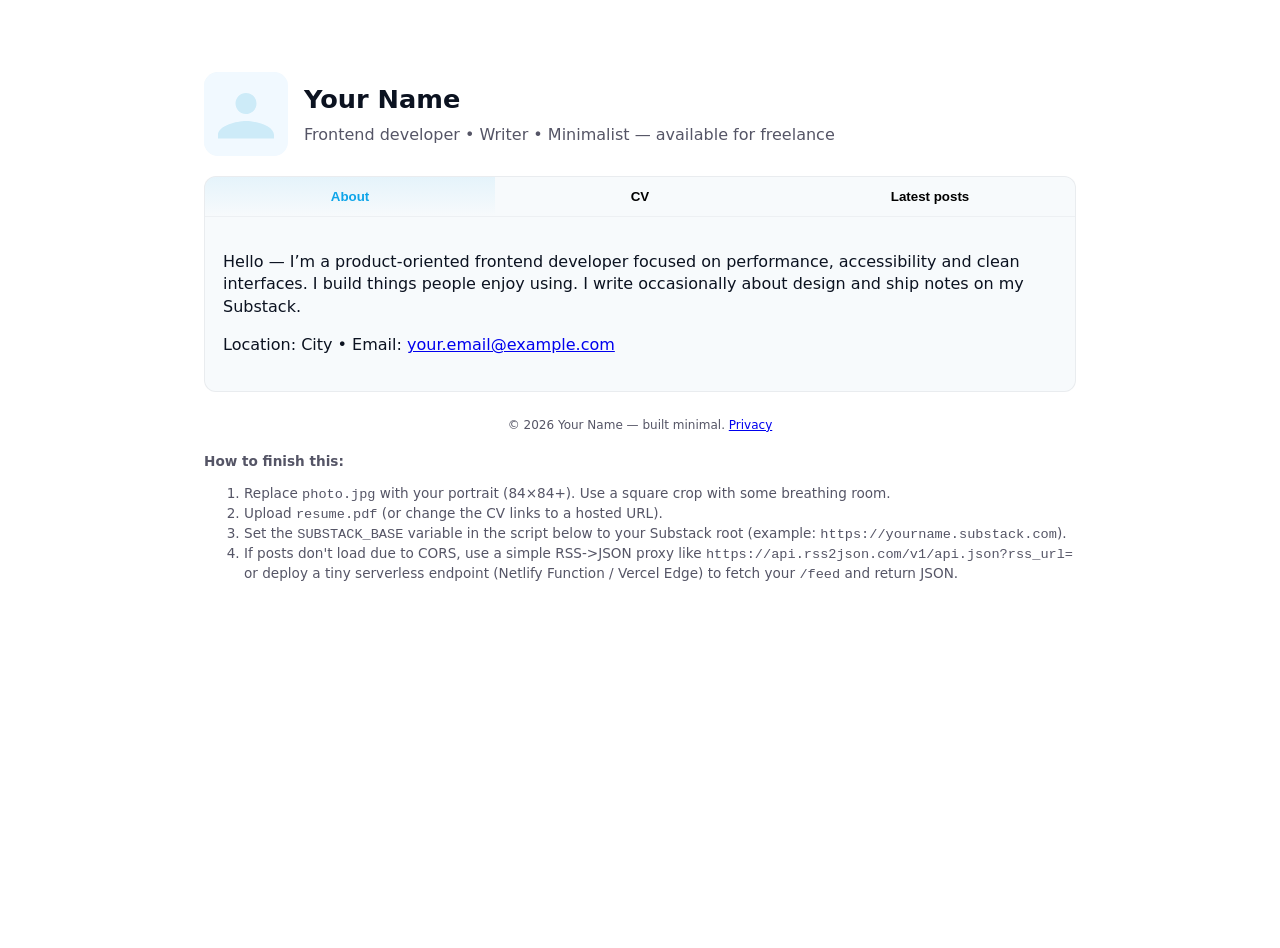
==== index.html.html @ 20c869ac "Add files via upload" ====
<!doctype html>
<html lang="en">
<head>
  <meta charset="utf-8" />
  <meta name="viewport" content="width=device-width,initial-scale=1" />
  <title>Your Name — Minimalist Portfolio</title>
  <meta name="description" content="Minimalist personal site with photo, CV and latest Substack posts." />
  <link rel="icon" href="data:;base64,iVBORw0KGgo=" />
  <style>
    /* Minimal, modern, mobile-first */
    :root{--bg:#ffffff;--text:#0b1220;--muted:#556;--accent:#0ea5e9;--card:#f7fafc}
    *{box-sizing:border-box}
    html,body{height:100%;margin:0;font-family:Inter,system-ui,Segoe UI,Helvetica,Arial;line-height:1.4;color:var(--text);background:var(--bg)}
    .wrap{max-width:920px;margin:32px auto;padding:24px}
    header{display:flex;align-items:center;gap:16px}
    .avatar{width:84px;height:84px;border-radius:14px;overflow:hidden;flex:0 0 84px;background:linear-gradient(135deg,#eef7fb,#f8fbff);display:flex;align-items:center;justify-content:center}
    .avatar img{width:100%;height:100%;object-fit:cover;display:block}
    h1{font-size:1.4rem;margin:0}
    p.lead{margin:6px 0 0;color:var(--muted)}

    /* Tabs */
    .tabs{margin-top:20px;border-radius:12px;border:1px solid rgba(11,17,32,0.06);overflow:hidden;background:var(--card)}
    .tab-list{display:flex;gap:0;border-bottom:1px solid rgba(11,17,32,0.04);}
    .tab{flex:1;padding:12px 14px;text-align:center;cursor:pointer;background:transparent;border:0;font-weight:600}
    .tab[aria-selected="true"]{background:linear-gradient(180deg,rgba(14,165,233,0.08),transparent);color:var(--accent)}
    .tab-panels{padding:18px}

    /* CV embed */
    .cv-wrap{display:flex;flex-direction:column;gap:12px}
    .cv-actions{display:flex;gap:8px;flex-wrap:wrap}
    .btn{display:inline-block;padding:8px 12px;border-radius:8px;text-decoration:none;border:1px solid rgba(11,17,32,0.06);background:white;color:var(--text)}

    /* Posts list */
    .posts{display:flex;flex-direction:column;gap:12px}
    .post{padding:12px;border-radius:10px;background:#fff;border:1px solid rgba(11,17,32,0.04)}
    .post h3{margin:0 0 6px;font-size:1rem}
    .post a{color:var(--text);text-decoration:none}
    .meta{font-size:0.85rem;color:var(--muted)}

    /* Footer */
    footer{margin-top:22px;color:var(--muted);font-size:0.9rem;text-align:center}

    /* small screens */
    @media(min-width:760px){h1{font-size:1.6rem}.wrap{margin:48px auto}}
  </style>
</head>
<body>
  <div class="wrap">
    <header>
      <div class="avatar" id="avatar">
        <!-- Replace the <img> src with your photo -->
        <img src="photo.jpg" alt="Your Name" id="profile-photo" onerror="this.style.objectPosition='center';this.alt='Your photo'" />
      </div>
      <div>
        <h1>Your Name</h1>
        <p class="lead">Frontend developer • Writer • Minimalist — available for freelance</p>
      </div>
    </header>

    <div class="tabs" role="tablist" aria-label="Main tabs">
      <div class="tab-list" role="presentation">
        <button class="tab" role="tab" id="tab-about" aria-selected="true" aria-controls="panel-about">About</button>
        <button class="tab" role="tab" id="tab-cv" aria-selected="false" aria-controls="panel-cv">CV</button>
        <button class="tab" role="tab" id="tab-posts" aria-selected="false" aria-controls="panel-posts">Latest posts</button>
      </div>

      <div class="tab-panels">
        <section id="panel-about" role="tabpanel" aria-labelledby="tab-about">
          <p>Hello — I’m a product-oriented frontend developer focused on performance, accessibility and clean interfaces. I build things people enjoy using. I write occasionally about design and ship notes on my Substack.</p>
          <p>Location: City • Email: <a href="mailto:your.email@example.com">your.email@example.com</a></p>
        </section>

        <section id="panel-cv" role="tabpanel" hidden aria-labelledby="tab-cv">
          <div class="cv-wrap">
            <p>You can download or view my CV below.</p>
            <div class="cv-actions">
              <a id="cv-download" class="btn" href="resume.pdf" target="_blank" rel="noopener">Download CV (PDF)</a>
              <button id="cv-view" class="btn">View in page</button>
            </div>
            <div id="cv-frame" style="display:none;margin-top:12px;min-height:420px;border-radius:8px;overflow:hidden;border:1px solid rgba(11,17,32,0.04)">
              <iframe id="cv-iframe" src="resume.pdf" style="width:100%;height:520px;border:0" title="CV (PDF)"></iframe>
            </div>
          </div>
        </section>

        <section id="panel-posts" role="tabpanel" hidden aria-labelledby="tab-posts">
          <div id="posts-container">
            <p class="meta">Loading latest posts…</p>
          </div>
          <p style="margin-top:12px;color:var(--muted);font-size:0.9rem">If posts don't load, a CORS proxy may be required (see notes below).</p>
        </section>
      </div>
    </div>

    <footer>
      <small>© <span id="year"></span> Your Name — built minimal. <a href="#">Privacy</a></small>
    </footer>

    <aside style="margin-top:18px;font-size:0.85rem;color:var(--muted)">
      <strong>How to finish this:</strong>
      <ol>
        <li>Replace <code>photo.jpg</code> with your portrait (84×84+). Use a square crop with some breathing room.</li>
        <li>Upload <code>resume.pdf</code> (or change the CV links to a hosted URL).</li>
        <li>Set the <code>SUBSTACK_BASE</code> variable in the script below to your Substack root (example: <code>https://yourname.substack.com</code>).</li>
        <li>If posts don't load due to CORS, use a simple RSS->JSON proxy like <code>https://api.rss2json.com/v1/api.json?rss_url=</code> or deploy a tiny serverless endpoint (Netlify Function / Vercel Edge) to fetch your <code>/feed</code> and return JSON.</li>
      </ol>
    </aside>
  </div>

  <script>
    // --- CONFIG ---
    // Set this to your Substack base URL (no trailing slash)
    const SUBSTACK_BASE = 'https://courseconditions.substack.com';
    // Optional: RSS-to-JSON proxy (public demo endpoints may rate-limit). If you have your own proxy put it here.
    // Example public converter: 'https://api.rss2json.com/v1/api.json?rss_url=' + encodeURIComponent(SUBSTACK_BASE + '/feed')
    const RSS2JSON_PROXY = 'https://api.rss2json.com/v1/api.json?rss_url=';

    // --- small helpers for tabs ---
    document.addEventListener('DOMContentLoaded', () => {
      document.getElementById('year').textContent = new Date().getFullYear();

      const tabs = Array.from(document.querySelectorAll('.tab'));
      const panels = Array.from(document.querySelectorAll('[role="tabpanel"]'));

      tabs.forEach(tab => {
        tab.addEventListener('click', () => {
          tabs.forEach(t => t.setAttribute('aria-selected','false'));
          panels.forEach(p => p.hidden = true);
          tab.setAttribute('aria-selected','true');
          const panel = document.getElementById(tab.getAttribute('aria-controls')) || document.querySelector('[aria-labelledby="' + tab.id + '"]');
          if(panel) panel.hidden = false;

          // If posts tab opened, trigger load
          if(tab.id === 'tab-posts') loadPosts();
        });
      });

      // CV view toggle
      document.getElementById('cv-view').addEventListener('click', () => {
        const wrap = document.getElementById('cv-frame');
        wrap.style.display = wrap.style.display === 'none' ? 'block' : 'none';
        // ensure iframe uses resume.pdf or a remote link; if you want to embed Google Drive PDF, use the drive preview link
      });

      // attempt to set avatar alt if photo missing
      const avatarImg = document.getElementById('profile-photo');
      avatarImg.addEventListener('error', () => {
        document.getElementById('avatar').innerHTML = '<svg width="84" height="84" viewBox="0 0 24 24" fill="none" xmlns="http://www.w3.org/2000/svg"><rect width="24" height="24" rx="4" fill="#f1f9ff"/><path d="M12 12c1.657 0 3-1.343 3-3s-1.343-3-3-3-3 1.343-3 3 1.343 3 3 3zm0 2c-2.67 0-8 1.337-8 4v1h16v-1c0-2.663-5.33-4-8-4z" fill="#cdebf8"/></svg>';
      });

      // preselect About (already selected)
    });

    // --- POSTS FETCH ---
    let postsLoaded = false;
    async function loadPosts(){
      if(postsLoaded) return;
      postsLoaded = true;
      const container = document.getElementById('posts-container');
      container.innerHTML = '<p class="meta">Loading latest posts…</p>';

      try{
        const feedUrl = SUBSTACK_BASE + '/feed';
        // Try direct fetch first (may fail due to CORS)
        let res = await fetch(feedUrl);
        if(!res.ok) throw new Error('Network response not ok');
        const text = await res.text();
        const parser = new DOMParser();
        const xml = parser.parseFromString(text, 'text/xml');
        const items = Array.from(xml.querySelectorAll('item')).slice(0,6);
        if(items.length === 0) throw new Error('No items');
        renderPosts(items.map(it => ({title: it.querySelector('title')?.textContent || 'Untitled', link: it.querySelector('link')?.textContent || '#', pubDate: it.querySelector('pubDate')?.textContent || ''})));
        return;
      }catch(err){
        // fallback: use RSS->JSON proxy if configured
        if(RSS2JSON_PROXY){
          try{
            const proxyUrl = RSS2JSON_PROXY + encodeURIComponent(SUBSTACK_BASE + '/feed');
            const r = await fetch(proxyUrl);
            if(!r.ok) throw new Error('Proxy fetch failed');
            const data = await r.json();
            const items = (data.items || []).slice(0,6);
            if(items.length === 0) throw new Error('No items from proxy');
            renderPosts(items.map(it => ({title: it.title, link: it.link, pubDate: it.pubDate || it.pubDate_raw || ''})));
            return;
          }catch(proxyErr){
            console.warn('Proxy failed', proxyErr);
          }
        }

        container.innerHTML = '<p class="meta">Unable to load posts automatically. You can either host a tiny server-side fetcher, or provide an RSS->JSON proxy. For local testing, a demo proxy is: https://api.rss2json.com/v1/api.json?rss_url=' + encodeURIComponent(SUBSTACK_BASE + '/feed') + '</p>';
      }

      function renderPosts(posts){
        const container = document.getElementById('posts-container');
        if(!posts || posts.length === 0){
          container.innerHTML = '<p class="meta">No posts found.</p>';
          return;
        }
        const list = document.createElement('div');
        list.className = 'posts';
        posts.forEach(p => {
          const el = document.createElement('article');
          el.className = 'post';
          el.innerHTML = '<h3><a href="'+escapeHtml(p.link)+'" target="_blank" rel="noopener">'+escapeHtml(p.title)+'</a></h3>' + (p.pubDate?'<div class="meta">'+escapeHtml(new Date(p.pubDate).toLocaleDateString())+'</div>':'');
          list.appendChild(el);
        });
        container.innerHTML = '';
        container.appendChild(list);
      }

      function escapeHtml(s){
        return (s||'').replace(/&/g,'&amp;').replace(/</g,'&lt;').replace(/>/g,'&gt;');
      }
    }
  </script>
</body>
</html>
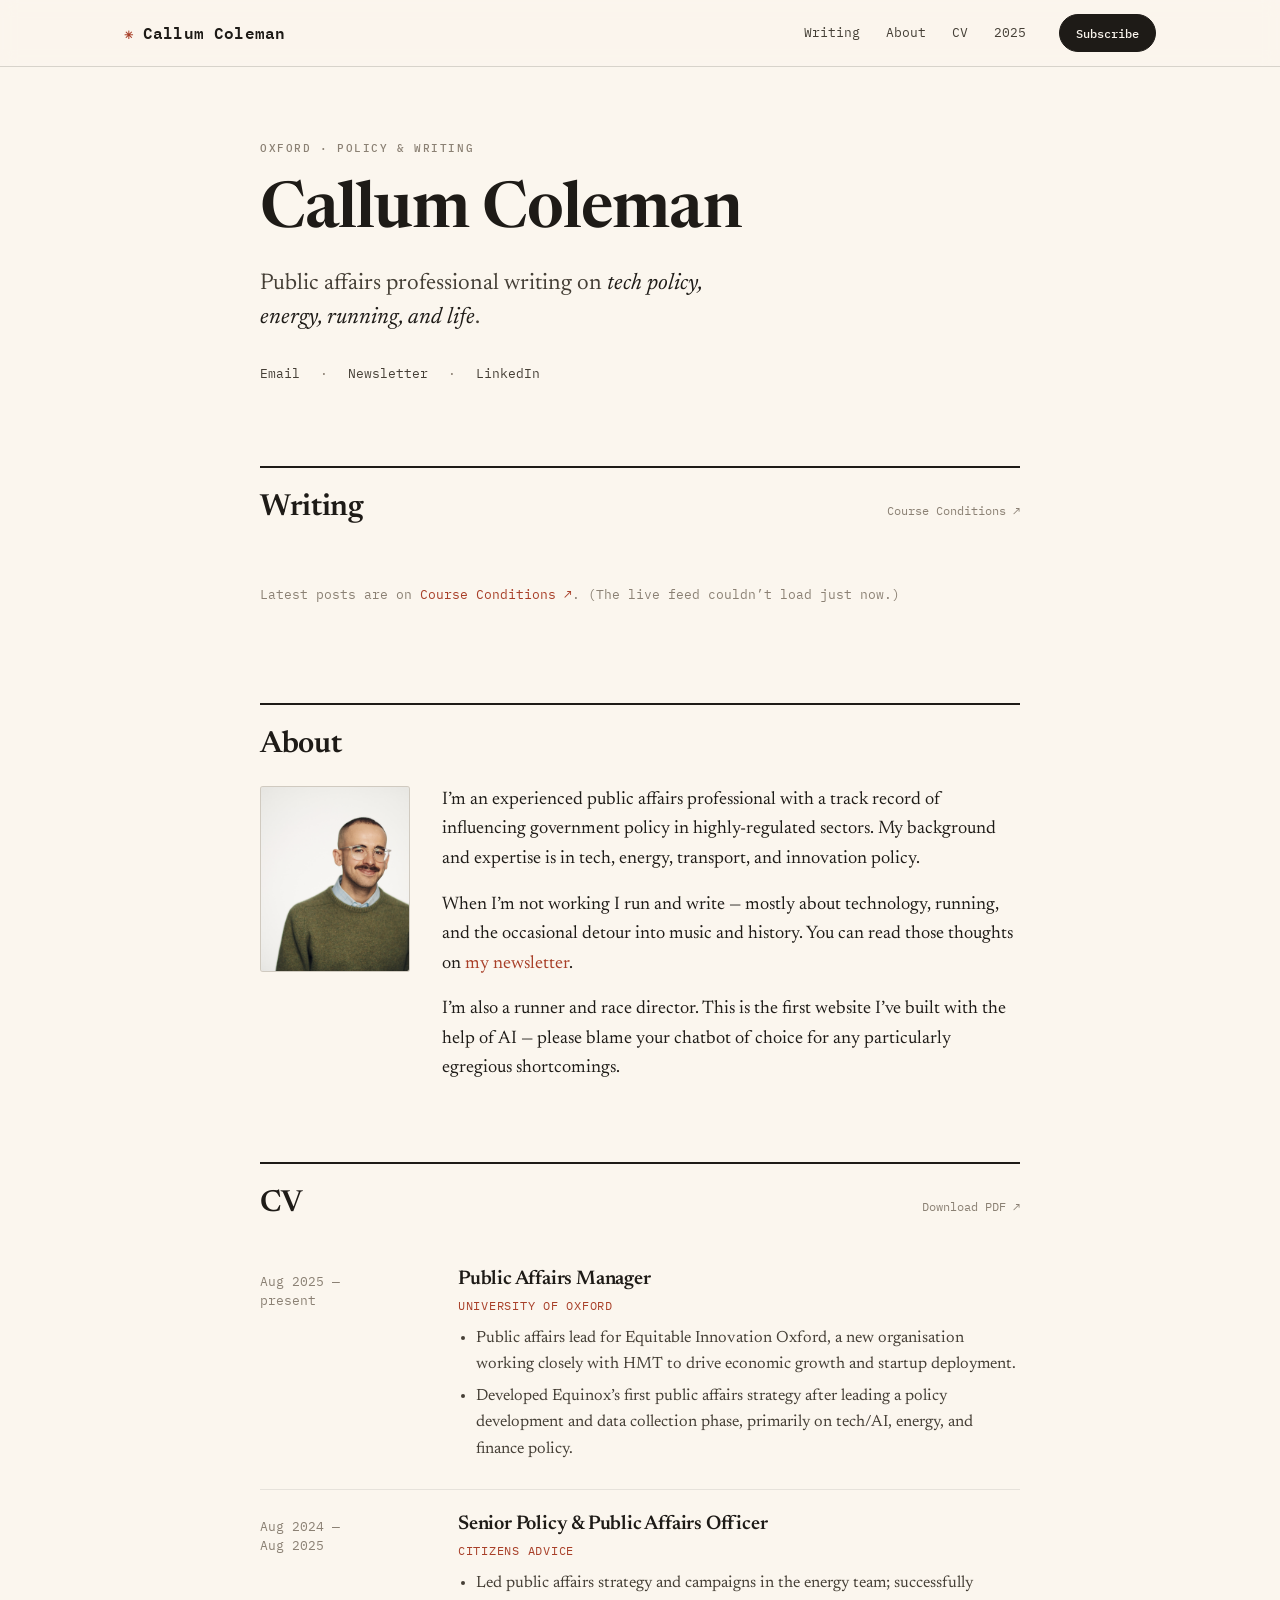
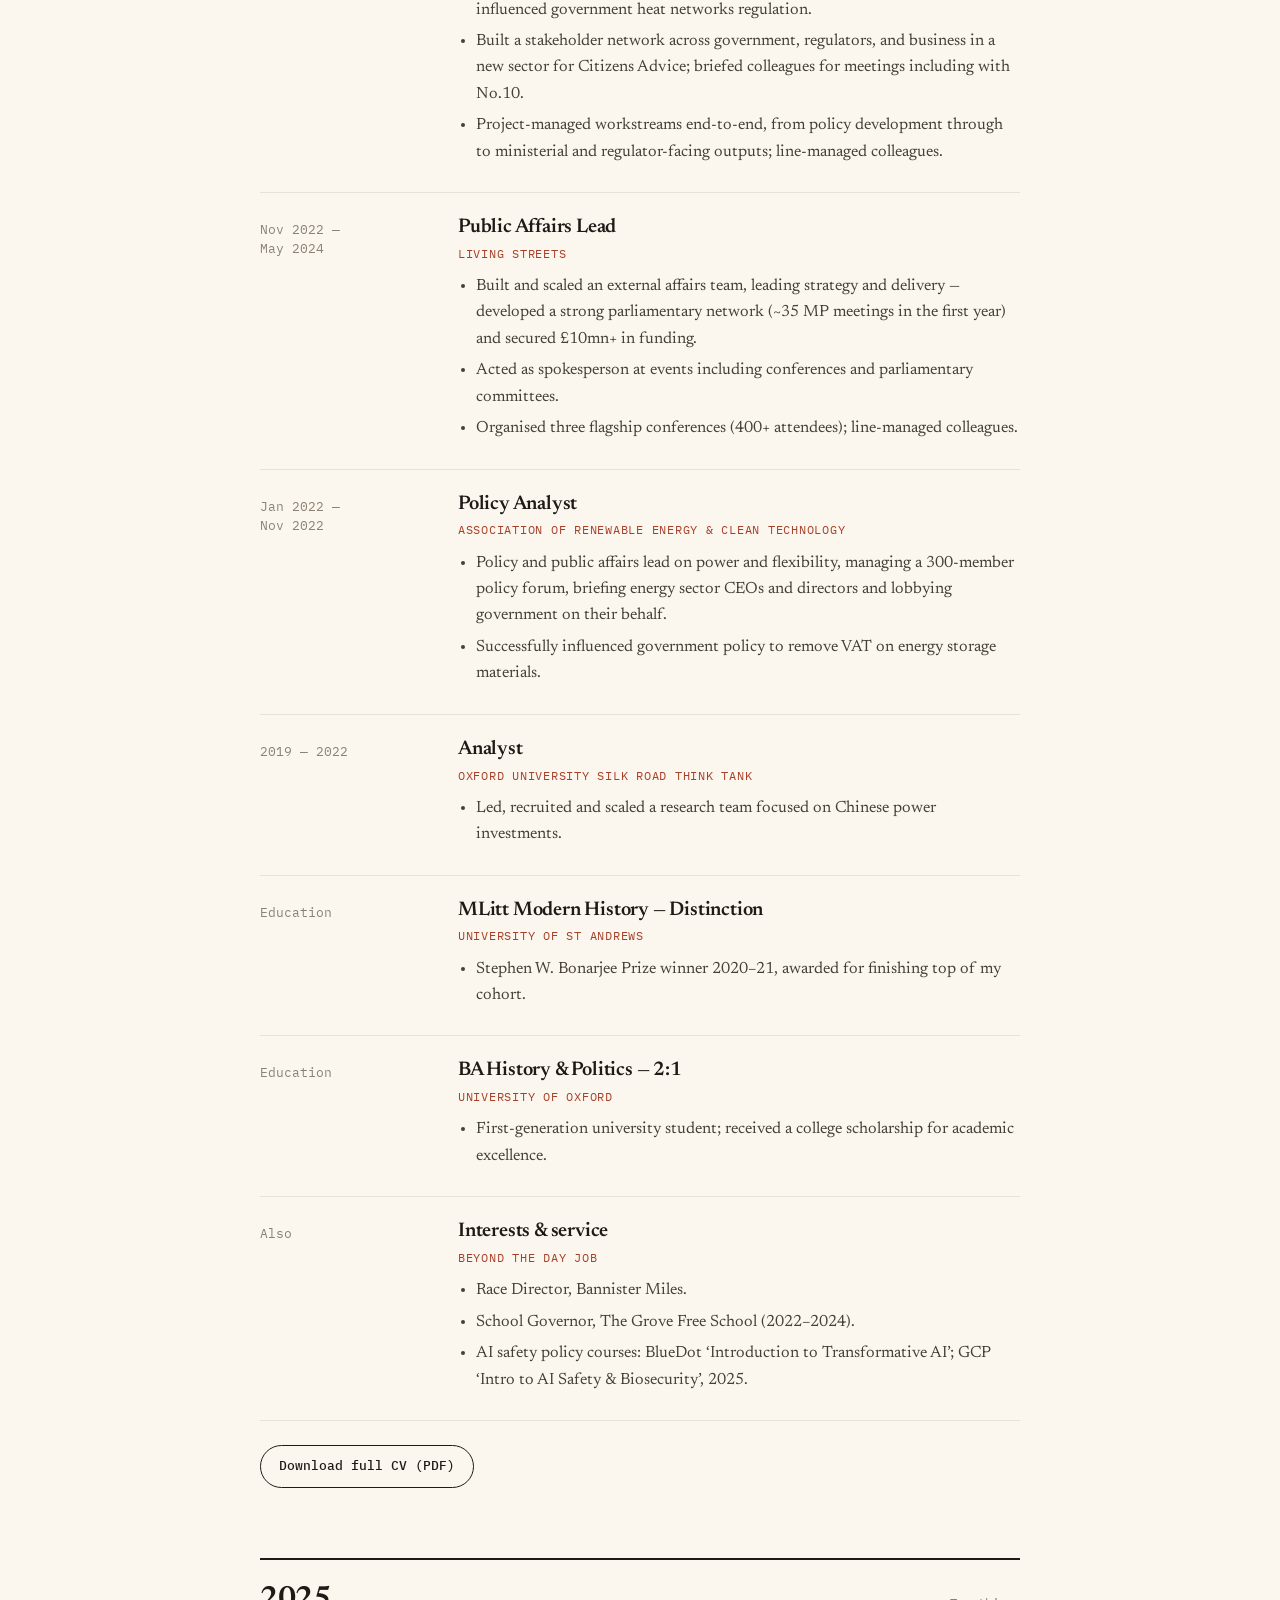
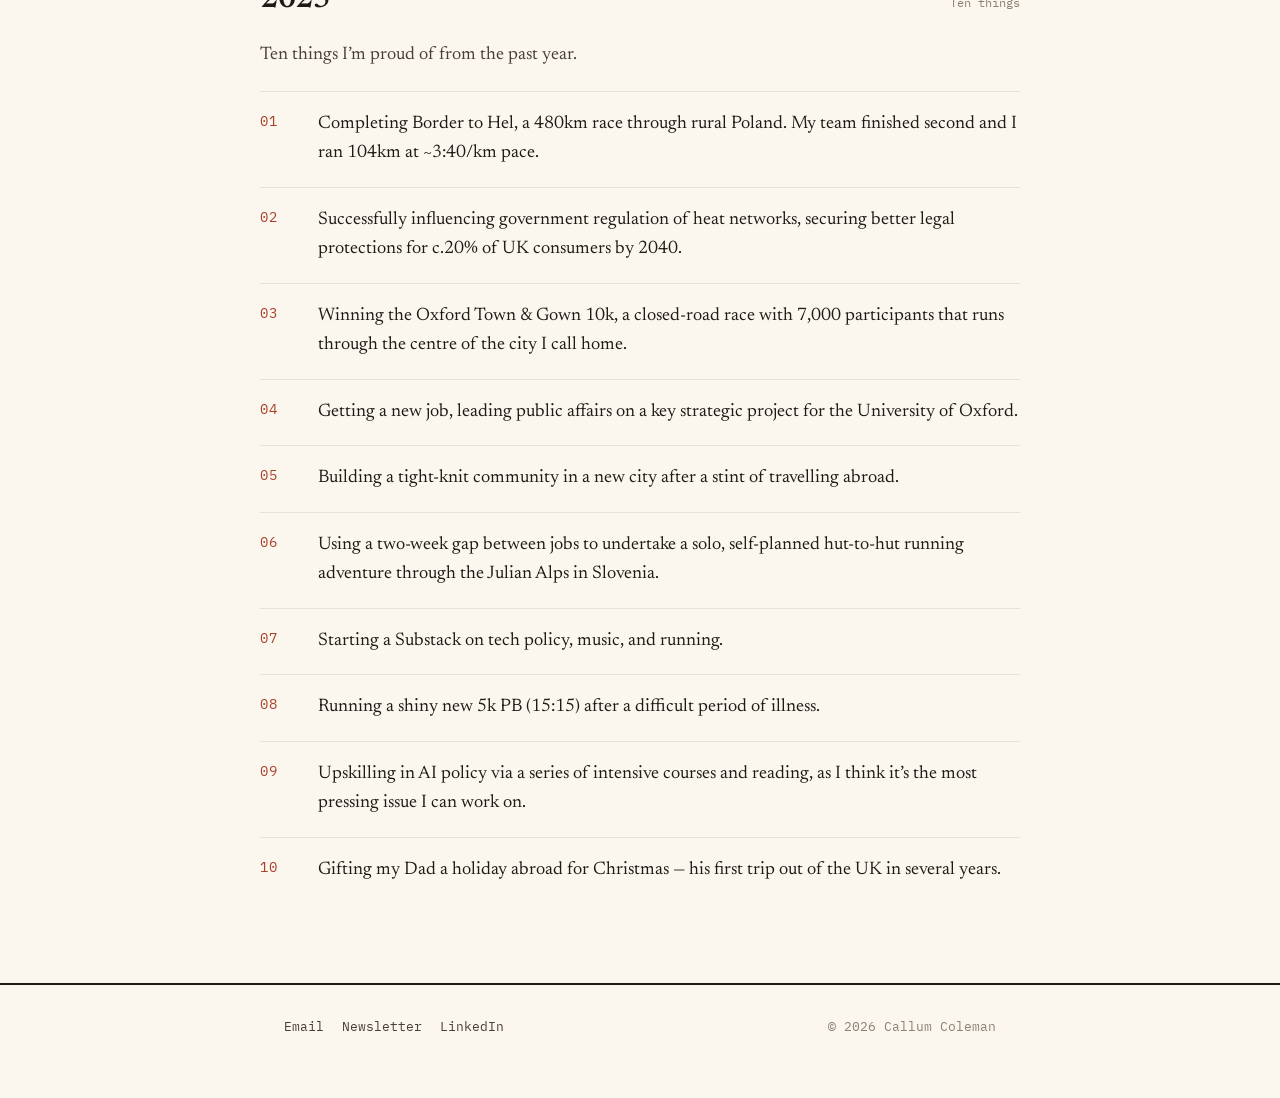
==== commit 4887afdd: "Update index.html.html" ====
--- a/index.html.html
+++ b/index.html.html
@@ -3,216 +3,570 @@
 <head>
   <meta charset="utf-8" />
   <meta name="viewport" content="width=device-width,initial-scale=1" />
-  <title>Your Name — Minimalist Portfolio</title>
-  <meta name="description" content="Minimalist personal site with photo, CV and latest Substack posts." />
-  <link rel="icon" href="data:;base64,iVBORw0KGgo=" />
+  <title>Callum Coleman</title>
+  <meta name="description" content="Callum Coleman — Oxford-based policy professional and writer. Writing on tech policy, energy, running, and life." />
+
+  <meta property="og:title" content="Callum Coleman" />
+  <meta property="og:description" content="Writing on tech policy, energy, running, and life." />
+  <meta property="og:type" content="website" />
+
+  <!-- Fonts: Newsreader (editorial serif) + IBM Plex Mono (accents) -->
+  <link rel="preconnect" href="https://fonts.googleapis.com">
+  <link rel="preconnect" href="https://fonts.gstatic.com" crossorigin>
+  <link href="https://fonts.googleapis.com/css2?family=IBM+Plex+Mono:wght@400;500;600&family=Newsreader:ital,opsz,wght@0,6..72,400;0,6..72,500;0,6..72,600;0,6..72,700;1,6..72,400;1,6..72,500&display=swap" rel="stylesheet">
+
   <style>
-    /* Minimal, modern, mobile-first */
-    :root{--bg:#ffffff;--text:#0b1220;--muted:#556;--accent:#0ea5e9;--card:#f7fafc}
+    :root{
+      --paper:#fbf6ee;
+      --paper-2:#f4ecdf;
+      --ink:#1e1b17;
+      --ink-soft:#453f36;
+      --muted:#8b8174;
+      --rule:rgba(30,27,23,0.16);
+      --rule-soft:rgba(30,27,23,0.09);
+      --accent:#a83f28;
+      --accent-ink:#8f3420;
+      --max:1080px;
+      --read:760px;
+      --serif:"Newsreader",Georgia,"Times New Roman",serif;
+      --mono:"IBM Plex Mono",ui-monospace,SFMono-Regular,Menlo,Consolas,monospace;
+    }
+
     *{box-sizing:border-box}
-    html,body{height:100%;margin:0;font-family:Inter,system-ui,Segoe UI,Helvetica,Arial;line-height:1.4;color:var(--text);background:var(--bg)}
-    .wrap{max-width:920px;margin:32px auto;padding:24px}
-    header{display:flex;align-items:center;gap:16px}
-    .avatar{width:84px;height:84px;border-radius:14px;overflow:hidden;flex:0 0 84px;background:linear-gradient(135deg,#eef7fb,#f8fbff);display:flex;align-items:center;justify-content:center}
-    .avatar img{width:100%;height:100%;object-fit:cover;display:block}
-    h1{font-size:1.4rem;margin:0}
-    p.lead{margin:6px 0 0;color:var(--muted)}
-
-    /* Tabs */
-    .tabs{margin-top:20px;border-radius:12px;border:1px solid rgba(11,17,32,0.06);overflow:hidden;background:var(--card)}
-    .tab-list{display:flex;gap:0;border-bottom:1px solid rgba(11,17,32,0.04);}
-    .tab{flex:1;padding:12px 14px;text-align:center;cursor:pointer;background:transparent;border:0;font-weight:600}
-    .tab[aria-selected="true"]{background:linear-gradient(180deg,rgba(14,165,233,0.08),transparent);color:var(--accent)}
-    .tab-panels{padding:18px}
-
-    /* CV embed */
-    .cv-wrap{display:flex;flex-direction:column;gap:12px}
-    .cv-actions{display:flex;gap:8px;flex-wrap:wrap}
-    .btn{display:inline-block;padding:8px 12px;border-radius:8px;text-decoration:none;border:1px solid rgba(11,17,32,0.06);background:white;color:var(--text)}
-
-    /* Posts list */
-    .posts{display:flex;flex-direction:column;gap:12px}
-    .post{padding:12px;border-radius:10px;background:#fff;border:1px solid rgba(11,17,32,0.04)}
-    .post h3{margin:0 0 6px;font-size:1rem}
-    .post a{color:var(--text);text-decoration:none}
-    .meta{font-size:0.85rem;color:var(--muted)}
-
-    /* Footer */
-    footer{margin-top:22px;color:var(--muted);font-size:0.9rem;text-align:center}
-
-    /* small screens */
-    @media(min-width:760px){h1{font-size:1.6rem}.wrap{margin:48px auto}}
+    html{scroll-behavior:smooth}
+    body{
+      margin:0;
+      background:var(--paper);
+      color:var(--ink);
+      font-family:var(--serif);
+      font-size:1.14rem;
+      line-height:1.62;
+      -webkit-font-smoothing:antialiased;
+      text-rendering:optimizeLegibility;
+    }
+
+    a{color:var(--accent);text-decoration:none}
+    a:hover{color:var(--accent-ink);text-decoration:underline;text-underline-offset:3px}
+
+    .mono{font-family:var(--mono)}
+    .label{
+      font-family:var(--mono);
+      text-transform:uppercase;
+      letter-spacing:0.14em;
+      font-size:0.7rem;
+      font-weight:500;
+      color:var(--muted);
+    }
+
+    /* ---------- HEADER ---------- */
+    header.masthead{
+      position:sticky;top:0;z-index:60;
+      background:rgba(251,246,238,0.9);
+      backdrop-filter:saturate(140%) blur(8px);
+      border-bottom:1px solid var(--rule);
+    }
+    .masthead-inner{
+      max-width:var(--max);margin:0 auto;
+      padding:14px 24px;
+      display:flex;align-items:center;gap:22px;
+    }
+    .brand{display:flex;align-items:baseline;gap:10px;flex:1;min-width:0}
+    .brand .mark{font-family:var(--mono);font-weight:600;font-size:0.7rem;color:var(--accent)}
+    .brand a{color:var(--ink);font-family:var(--mono);font-weight:600;
+      font-size:0.98rem;letter-spacing:0.01em;white-space:nowrap}
+    .brand a:hover{text-decoration:none;color:var(--accent)}
+
+    nav.nav{display:flex;align-items:center;gap:4px}
+    nav.nav a{
+      font-family:var(--mono);font-size:0.8rem;font-weight:400;
+      color:var(--ink-soft);padding:7px 11px;border-radius:6px;
+    }
+    nav.nav a:hover{color:var(--ink);background:var(--paper-2);text-decoration:none}
+    .subscribe{
+      font-family:var(--mono);font-size:0.78rem;font-weight:500;
+      background:var(--ink);color:var(--paper) !important;
+      padding:8px 16px;border-radius:999px;white-space:nowrap;
+      border:1px solid var(--ink);
+    }
+    .subscribe:hover{background:var(--accent);border-color:var(--accent);text-decoration:none}
+
+    /* ---------- LAYOUT ---------- */
+    .container{max-width:var(--read);margin:0 auto;padding:0 24px}
+    .wide{max-width:var(--max)}
+    section{scroll-margin-top:80px}
+    hr.rule{border:0;border-top:1px solid var(--rule);margin:0}
+
+    /* ---------- HERO / INTRO ---------- */
+    .intro{padding:72px 0 48px}
+    .intro .kicker{margin-bottom:22px}
+    .intro h1{
+      font-family:var(--serif);font-weight:600;
+      font-size:clamp(2.6rem,6vw,4rem);
+      line-height:1.05;letter-spacing:-0.015em;
+      margin:0 0 20px;
+    }
+    .intro .lede{
+      font-size:clamp(1.2rem,2.4vw,1.42rem);
+      line-height:1.5;color:var(--ink-soft);
+      max-width:34ch;margin:0 0 28px;
+    }
+    .intro .lede em{font-style:italic;color:var(--ink)}
+    .meta-row{
+      display:flex;flex-wrap:wrap;gap:8px 20px;align-items:center;
+      font-family:var(--mono);font-size:0.82rem;color:var(--ink-soft);
+    }
+    .meta-row a{color:var(--ink-soft)}
+    .meta-row a:hover{color:var(--accent)}
+    .dot{color:var(--muted)}
+
+    /* ---------- SECTION HEADS ---------- */
+    .section-head{
+      display:flex;align-items:baseline;justify-content:space-between;
+      gap:16px;padding:16px 0;border-top:2px solid var(--ink);
+      margin-top:8px;
+    }
+    .section-head h2{
+      font-family:var(--serif);font-weight:600;font-size:1.9rem;
+      margin:0;letter-spacing:-0.01em;
+    }
+    .section-head .aside{font-family:var(--mono);font-size:0.78rem;color:var(--muted)}
+    .section-head .aside a{color:var(--muted)}
+    .section-head .aside a:hover{color:var(--accent)}
+
+    /* ---------- WRITING INDEX ---------- */
+    .writing{padding:26px 0 20px}
+
+    .feature{
+      display:block;padding:30px 0 34px;border-bottom:1px solid var(--rule);
+    }
+    .feature .art-meta{margin-bottom:14px}
+    .feature h3{
+      font-family:var(--serif);font-weight:600;
+      font-size:clamp(1.8rem,4vw,2.5rem);line-height:1.1;
+      letter-spacing:-0.015em;margin:0 0 14px;color:var(--ink);
+    }
+    .feature .dek{font-size:1.16rem;color:var(--ink-soft);margin:0 0 18px;max-width:56ch}
+    .feature:hover h3{color:var(--accent-ink)}
+
+    .art-meta{
+      display:flex;flex-wrap:wrap;gap:6px 14px;align-items:center;
+      font-family:var(--mono);font-size:0.76rem;color:var(--muted);
+      text-transform:uppercase;letter-spacing:0.06em;
+    }
+    .art-meta .tag{color:var(--accent)}
+
+    ul.post-list{list-style:none;margin:0;padding:0}
+    ul.post-list li{border-bottom:1px solid var(--rule-soft)}
+    .post{display:block;padding:24px 0}
+    .post h3{
+      font-family:var(--serif);font-weight:600;font-size:1.5rem;line-height:1.18;
+      margin:10px 0 8px;color:var(--ink);letter-spacing:-0.01em;
+    }
+    .post:hover h3{color:var(--accent-ink)}
+    .post .dek{font-size:1.04rem;color:var(--ink-soft);margin:0;max-width:62ch}
+    .read-more{
+      font-family:var(--mono);font-size:0.76rem;color:var(--accent);
+      margin-top:12px;display:inline-block;
+    }
+
+    /* skeleton */
+    .skeleton{padding:26px 0;border-bottom:1px solid var(--rule-soft)}
+    .sk-line{height:12px;border-radius:6px;background:var(--paper-2);
+      animation:pulse 1.4s ease-in-out infinite}
+    .sk-line.title{height:26px;width:70%;margin:12px 0}
+    .sk-line.meta{height:10px;width:40%}
+    .sk-line.dek{height:12px;width:90%;margin-top:12px}
+    @keyframes pulse{0%,100%{opacity:1}50%{opacity:0.45}}
+    .feed-note{font-family:var(--mono);font-size:0.82rem;color:var(--muted);padding:22px 0}
+
+    /* ---------- ABOUT ---------- */
+    .about{padding:34px 0 20px}
+    .about-grid{display:grid;grid-template-columns:150px 1fr;gap:32px;align-items:start}
+    .portrait{
+      width:150px;height:186px;overflow:hidden;border-radius:3px;
+      border:1px solid var(--rule);background:var(--paper-2);
+      filter:grayscale(18%);
+    }
+    .portrait img{width:100%;height:100%;object-fit:cover}
+    .about-body p{margin:0 0 16px}
+    .about-body p:first-child{margin-top:0}
+
+    /* ---------- CV ---------- */
+    .cv{padding:34px 0 20px}
+    .cv-item{
+      display:grid;grid-template-columns:170px 1fr;gap:28px;
+      padding:22px 0;border-bottom:1px solid var(--rule-soft);
+    }
+    .cv-item:last-child{border-bottom:0}
+    .cv-when{font-family:var(--mono);font-size:0.8rem;color:var(--muted);
+      padding-top:5px;line-height:1.5}
+    .cv-role{font-family:var(--serif);font-weight:600;font-size:1.24rem;
+      line-height:1.25;margin:0 0 3px;letter-spacing:-0.01em}
+    .cv-org{font-family:var(--mono);font-size:0.78rem;color:var(--accent);
+      text-transform:uppercase;letter-spacing:0.06em;margin-bottom:10px}
+    .cv-item ul{margin:0;padding-left:18px;color:var(--ink-soft);font-size:1.02rem}
+    .cv-item ul li{margin-bottom:5px}
+    .cv-actions{padding:24px 0 8px}
+    .btn{
+      display:inline-flex;align-items:center;gap:8px;
+      font-family:var(--mono);font-size:0.8rem;font-weight:500;
+      border:1px solid var(--ink);color:var(--ink);
+      padding:10px 18px;border-radius:999px;
+    }
+    .btn:hover{background:var(--ink);color:var(--paper);text-decoration:none}
+
+    /* ---------- 2025 ---------- */
+    .year{padding:34px 0 24px}
+    .year > p.intro-line{color:var(--ink-soft);max-width:52ch;margin:0 0 8px}
+    ol.reflections{list-style:none;counter-reset:r;margin:20px 0 0;padding:0}
+    ol.reflections li{
+      counter-increment:r;position:relative;
+      padding:18px 0 18px 58px;border-top:1px solid var(--rule-soft);
+      color:var(--ink);
+    }
+    ol.reflections li::before{
+      content:counter(r,decimal-leading-zero);
+      position:absolute;left:0;top:18px;
+      font-family:var(--mono);font-size:0.86rem;color:var(--accent);
+      letter-spacing:0.04em;
+    }
+
+    /* ---------- FOOTER ---------- */
+    footer.site-footer{
+      border-top:2px solid var(--ink);margin-top:56px;
+      padding:32px 0 60px;
+    }
+    .footer-inner{
+      max-width:var(--read);margin:0 auto;padding:0 24px;
+      display:flex;flex-wrap:wrap;gap:12px 24px;align-items:baseline;
+      justify-content:space-between;
+      font-family:var(--mono);font-size:0.8rem;color:var(--muted);
+    }
+    .footer-inner a{color:var(--ink-soft)}
+    .footer-inner a:hover{color:var(--accent)}
+    .footer-links{display:flex;flex-wrap:wrap;gap:18px}
+    .colophon{font-size:0.72rem;color:var(--muted);max-width:44ch;line-height:1.5}
+
+    /* ---------- RESPONSIVE ---------- */
+    @media(max-width:720px){
+      body{font-size:1.08rem}
+      nav.nav a{display:none}
+      .about-grid{grid-template-columns:1fr;gap:22px}
+      .portrait{width:132px;height:164px}
+      .cv-item{grid-template-columns:1fr;gap:6px}
+      .cv-when{padding-top:0}
+      .intro{padding:52px 0 36px}
+      .section-head{flex-direction:column;gap:4px;align-items:flex-start}
+    }
   </style>
 </head>
 <body>
-  <div class="wrap">
-    <header>
-      <div class="avatar" id="avatar">
-        <!-- Replace the <img> src with your photo -->
-        <img src="photo.jpg" alt="Your Name" id="profile-photo" onerror="this.style.objectPosition='center';this.alt='Your photo'" />
-      </div>
-      <div>
-        <h1>Your Name</h1>
-        <p class="lead">Frontend developer • Writer • Minimalist — available for freelance</p>
-      </div>
-    </header>
-
-    <div class="tabs" role="tablist" aria-label="Main tabs">
-      <div class="tab-list" role="presentation">
-        <button class="tab" role="tab" id="tab-about" aria-selected="true" aria-controls="panel-about">About</button>
-        <button class="tab" role="tab" id="tab-cv" aria-selected="false" aria-controls="panel-cv">CV</button>
-        <button class="tab" role="tab" id="tab-posts" aria-selected="false" aria-controls="panel-posts">Latest posts</button>
-      </div>
-
-      <div class="tab-panels">
-        <section id="panel-about" role="tabpanel" aria-labelledby="tab-about">
-          <p>Hello — I’m a product-oriented frontend developer focused on performance, accessibility and clean interfaces. I build things people enjoy using. I write occasionally about design and ship notes on my Substack.</p>
-          <p>Location: City • Email: <a href="mailto:your.email@example.com">your.email@example.com</a></p>
-        </section>
-
-        <section id="panel-cv" role="tabpanel" hidden aria-labelledby="tab-cv">
-          <div class="cv-wrap">
-            <p>You can download or view my CV below.</p>
-            <div class="cv-actions">
-              <a id="cv-download" class="btn" href="resume.pdf" target="_blank" rel="noopener">Download CV (PDF)</a>
-              <button id="cv-view" class="btn">View in page</button>
-            </div>
-            <div id="cv-frame" style="display:none;margin-top:12px;min-height:420px;border-radius:8px;overflow:hidden;border:1px solid rgba(11,17,32,0.04)">
-              <iframe id="cv-iframe" src="resume.pdf" style="width:100%;height:520px;border:0" title="CV (PDF)"></iframe>
-            </div>
-          </div>
-        </section>
-
-        <section id="panel-posts" role="tabpanel" hidden aria-labelledby="tab-posts">
-          <div id="posts-container">
-            <p class="meta">Loading latest posts…</p>
-          </div>
-          <p style="margin-top:12px;color:var(--muted);font-size:0.9rem">If posts don't load, a CORS proxy may be required (see notes below).</p>
-        </section>
-      </div>
-    </div>
-
-    <footer>
-      <small>© <span id="year"></span> Your Name — built minimal. <a href="#">Privacy</a></small>
-    </footer>
-
-    <aside style="margin-top:18px;font-size:0.85rem;color:var(--muted)">
-      <strong>How to finish this:</strong>
-      <ol>
-        <li>Replace <code>photo.jpg</code> with your portrait (84×84+). Use a square crop with some breathing room.</li>
-        <li>Upload <code>resume.pdf</code> (or change the CV links to a hosted URL).</li>
-        <li>Set the <code>SUBSTACK_BASE</code> variable in the script below to your Substack root (example: <code>https://yourname.substack.com</code>).</li>
-        <li>If posts don't load due to CORS, use a simple RSS->JSON proxy like <code>https://api.rss2json.com/v1/api.json?rss_url=</code> or deploy a tiny serverless endpoint (Netlify Function / Vercel Edge) to fetch your <code>/feed</code> and return JSON.</li>
-      </ol>
-    </aside>
-  </div>
+
+  <header class="masthead">
+    <div class="masthead-inner">
+      <div class="brand">
+        <span class="mark">✳</span>
+        <a href="#top">Callum Coleman</a>
+      </div>
+      <nav class="nav" aria-label="Sections">
+        <a href="#writing">Writing</a>
+        <a href="#about">About</a>
+        <a href="#cv">CV</a>
+        <a href="#year">2025</a>
+      </nav>
+      <a class="subscribe" href="https://courseconditions.substack.com/subscribe" target="_blank" rel="noopener">Subscribe</a>
+    </div>
+  </header>
+
+  <a id="top"></a>
+
+  <!-- INTRO -->
+  <section class="intro container">
+    <div class="kicker label">Oxford · Policy &amp; Writing</div>
+    <h1>Callum Coleman</h1>
+    <p class="lede">Public affairs professional writing on <em>tech policy, energy, running, and life</em>.</p>
+    <div class="meta-row">
+      <a href="mailto:callumzcoleman@gmail.com">Email</a>
+      <span class="dot">·</span>
+      <a href="https://courseconditions.substack.com" target="_blank" rel="noopener">Newsletter</a>
+      <span class="dot">·</span>
+      <a href="https://www.linkedin.com/in/callum-coleman-3382521ba/" target="_blank" rel="noopener">LinkedIn</a>
+    </div>
+  </section>
+
+  <!-- WRITING -->
+  <section id="writing" class="writing container">
+    <div class="section-head">
+      <h2>Writing</h2>
+      <div class="aside"><a href="https://courseconditions.substack.com" target="_blank" rel="noopener">Course Conditions ↗</a></div>
+    </div>
+    <div id="posts-container">
+      <div class="skeleton"><div class="sk-line meta"></div><div class="sk-line title"></div><div class="sk-line dek"></div></div>
+      <div class="skeleton"><div class="sk-line meta"></div><div class="sk-line title"></div><div class="sk-line dek"></div></div>
+      <div class="skeleton"><div class="sk-line meta"></div><div class="sk-line title"></div><div class="sk-line dek"></div></div>
+    </div>
+  </section>
+
+  <!-- ABOUT -->
+  <section id="about" class="about container">
+    <div class="section-head"><h2>About</h2></div>
+    <div class="about-grid">
+      <div class="portrait"><img src="photo.jpg" alt="Callum Coleman" loading="lazy"></div>
+      <div class="about-body">
+        <p>I’m an experienced public affairs professional with a track record of influencing government policy in highly-regulated sectors. My background and expertise is in tech, energy, transport, and innovation policy.</p>
+        <p>When I’m not working I run and write — mostly about technology, running, and the occasional detour into music and history. You can read those thoughts on <a href="https://courseconditions.substack.com" target="_blank" rel="noopener">my newsletter</a>.</p>
+        <p>I’m also a runner and race director. This is the first website I’ve built with the help of AI — please blame your chatbot of choice for any particularly egregious shortcomings.</p>
+      </div>
+    </div>
+  </section>
+
+  <!-- CV -->
+  <section id="cv" class="cv container">
+    <div class="section-head">
+      <h2>CV</h2>
+      <div class="aside"><a href="resume.pdf" target="_blank" rel="noopener">Download PDF ↗</a></div>
+    </div>
+
+    <div class="cv-item">
+      <div class="cv-when">Aug 2025 —<br>present</div>
+      <div>
+        <div class="cv-role">Public Affairs Manager</div>
+        <div class="cv-org">University of Oxford</div>
+        <ul>
+          <li>Public affairs lead for Equitable Innovation Oxford, a new organisation working closely with HMT to drive economic growth and startup deployment.</li>
+          <li>Developed Equinox’s first public affairs strategy after leading a policy development and data collection phase, primarily on tech/AI, energy, and finance policy.</li>
+        </ul>
+      </div>
+    </div>
+
+    <div class="cv-item">
+      <div class="cv-when">Aug 2024 —<br>Aug 2025</div>
+      <div>
+        <div class="cv-role">Senior Policy &amp; Public Affairs Officer</div>
+        <div class="cv-org">Citizens Advice</div>
+        <ul>
+          <li>Led public affairs strategy and campaigns in the energy team; successfully influenced government heat networks regulation.</li>
+          <li>Built a stakeholder network across government, regulators, and business in a new sector for Citizens Advice; briefed colleagues for meetings including with No.10.</li>
+          <li>Project-managed workstreams end-to-end, from policy development through to ministerial and regulator-facing outputs; line-managed colleagues.</li>
+        </ul>
+      </div>
+    </div>
+
+    <div class="cv-item">
+      <div class="cv-when">Nov 2022 —<br>May 2024</div>
+      <div>
+        <div class="cv-role">Public Affairs Lead</div>
+        <div class="cv-org">Living Streets</div>
+        <ul>
+          <li>Built and scaled an external affairs team, leading strategy and delivery — developed a strong parliamentary network (~35 MP meetings in the first year) and secured £10mn+ in funding.</li>
+          <li>Acted as spokesperson at events including conferences and parliamentary committees.</li>
+          <li>Organised three flagship conferences (400+ attendees); line-managed colleagues.</li>
+        </ul>
+      </div>
+    </div>
+
+    <div class="cv-item">
+      <div class="cv-when">Jan 2022 —<br>Nov 2022</div>
+      <div>
+        <div class="cv-role">Policy Analyst</div>
+        <div class="cv-org">Association of Renewable Energy &amp; Clean Technology</div>
+        <ul>
+          <li>Policy and public affairs lead on power and flexibility, managing a 300-member policy forum, briefing energy sector CEOs and directors and lobbying government on their behalf.</li>
+          <li>Successfully influenced government policy to remove VAT on energy storage materials.</li>
+        </ul>
+      </div>
+    </div>
+
+    <div class="cv-item">
+      <div class="cv-when">2019 — 2022</div>
+      <div>
+        <div class="cv-role">Analyst</div>
+        <div class="cv-org">Oxford University Silk Road Think Tank</div>
+        <ul>
+          <li>Led, recruited and scaled a research team focused on Chinese power investments.</li>
+        </ul>
+      </div>
+    </div>
+
+    <div class="cv-item">
+      <div class="cv-when">Education</div>
+      <div>
+        <div class="cv-role">MLitt Modern History — Distinction</div>
+        <div class="cv-org">University of St Andrews</div>
+        <ul><li>Stephen W. Bonarjee Prize winner 2020–21, awarded for finishing top of my cohort.</li></ul>
+      </div>
+    </div>
+
+    <div class="cv-item">
+      <div class="cv-when">Education</div>
+      <div>
+        <div class="cv-role">BA History &amp; Politics — 2:1</div>
+        <div class="cv-org">University of Oxford</div>
+        <ul><li>First-generation university student; received a college scholarship for academic excellence.</li></ul>
+      </div>
+    </div>
+
+    <div class="cv-item">
+      <div class="cv-when">Also</div>
+      <div>
+        <div class="cv-role">Interests &amp; service</div>
+        <div class="cv-org">Beyond the day job</div>
+        <ul>
+          <li>Race Director, Bannister Miles.</li>
+          <li>School Governor, The Grove Free School (2022–2024).</li>
+          <li>AI safety policy courses: BlueDot ‘Introduction to Transformative AI’; GCP ‘Intro to AI Safety &amp; Biosecurity’, 2025.</li>
+        </ul>
+      </div>
+    </div>
+
+    <div class="cv-actions">
+      <a class="btn" href="resume.pdf" target="_blank" rel="noopener">Download full CV (PDF)</a>
+    </div>
+  </section>
+
+  <!-- 2025 -->
+  <section id="year" class="year container">
+    <div class="section-head"><h2>2025</h2><div class="aside">Ten things</div></div>
+    <p class="intro-line">Ten things I’m proud of from the past year.</p>
+    <ol class="reflections">
+      <li>Completing Border to Hel, a 480km race through rural Poland. My team finished second and I ran 104km at ~3:40/km pace.</li>
+      <li>Successfully influencing government regulation of heat networks, securing better legal protections for c.20% of UK consumers by 2040.</li>
+      <li>Winning the Oxford Town &amp; Gown 10k, a closed-road race with 7,000 participants that runs through the centre of the city I call home.</li>
+      <li>Getting a new job, leading public affairs on a key strategic project for the University of Oxford.</li>
+      <li>Building a tight-knit community in a new city after a stint of travelling abroad.</li>
+      <li>Using a two-week gap between jobs to undertake a solo, self-planned hut-to-hut running adventure through the Julian Alps in Slovenia.</li>
+      <li>Starting a Substack on tech policy, music, and running.</li>
+      <li>Running a shiny new 5k PB (15:15) after a difficult period of illness.</li>
+      <li>Upskilling in AI policy via a series of intensive courses and reading, as I think it’s the most pressing issue I can work on.</li>
+      <li>Gifting my Dad a holiday abroad for Christmas — his first trip out of the UK in several years.</li>
+    </ol>
+  </section>
+
+  <footer class="site-footer">
+    <div class="footer-inner">
+      <div class="footer-links">
+        <a href="mailto:callumzcoleman@gmail.com">Email</a>
+        <a href="https://courseconditions.substack.com" target="_blank" rel="noopener">Newsletter</a>
+        <a href="https://www.linkedin.com/in/callum-coleman-3382521ba/" target="_blank" rel="noopener">LinkedIn</a>
+      </div>
+      <div>© <span id="year-now"></span> Callum Coleman</div>
+    </div>
+  </footer>
 
   <script>
-    // --- CONFIG ---
-    // Set this to your Substack base URL (no trailing slash)
-    const SUBSTACK_BASE = 'https://courseconditions.substack.com';
-    // Optional: RSS-to-JSON proxy (public demo endpoints may rate-limit). If you have your own proxy put it here.
-    // Example public converter: 'https://api.rss2json.com/v1/api.json?rss_url=' + encodeURIComponent(SUBSTACK_BASE + '/feed')
-    const RSS2JSON_PROXY = 'https://api.rss2json.com/v1/api.json?rss_url=';
-
-    // --- small helpers for tabs ---
-    document.addEventListener('DOMContentLoaded', () => {
-      document.getElementById('year').textContent = new Date().getFullYear();
-
-      const tabs = Array.from(document.querySelectorAll('.tab'));
-      const panels = Array.from(document.querySelectorAll('[role="tabpanel"]'));
-
-      tabs.forEach(tab => {
-        tab.addEventListener('click', () => {
-          tabs.forEach(t => t.setAttribute('aria-selected','false'));
-          panels.forEach(p => p.hidden = true);
-          tab.setAttribute('aria-selected','true');
-          const panel = document.getElementById(tab.getAttribute('aria-controls')) || document.querySelector('[aria-labelledby="' + tab.id + '"]');
-          if(panel) panel.hidden = false;
-
-          // If posts tab opened, trigger load
-          if(tab.id === 'tab-posts') loadPosts();
+    document.getElementById('year-now').textContent = new Date().getFullYear();
+
+    /* ---------- Substack feed → editorial index ---------- */
+    (function(){
+      const FEED = 'https://courseconditions.substack.com/feed';
+      const container = document.getElementById('posts-container');
+
+      const fmtDate = d => {
+        if(!d) return '';
+        const dt = new Date(d);
+        if(isNaN(dt)) return '';
+        return dt.toLocaleDateString('en-GB',{day:'numeric',month:'long',year:'numeric'});
+      };
+      const stripHtml = html => {
+        const tmp = document.createElement('div');
+        tmp.innerHTML = html || '';
+        return (tmp.textContent || tmp.innerText || '').replace(/\s+/g,' ').trim();
+      };
+      const readingTime = text => {
+        const words = (text || '').split(/\s+/).filter(Boolean).length;
+        const mins = Math.max(1, Math.round(words / 200));
+        return mins + ' min read';
+      };
+      const excerpt = (text, n) => {
+        if(!text) return '';
+        if(text.length <= n) return text;
+        return text.slice(0, n).replace(/\s+\S*$/,'') + '…';
+      };
+
+      function metaHtml(p){
+        const bits = [];
+        if(p.date) bits.push('<span>'+fmtDate(p.date)+'</span>');
+        if(p.reading) bits.push('<span>'+p.reading+'</span>');
+        return '<div class="art-meta">'+bits.join('<span class="tag">·</span>')+'</div>';
+      }
+
+      function render(posts){
+        if(!posts.length){ fallback(); return; }
+        const [first, ...rest] = posts;
+
+        let html = '<a class="feature" href="'+first.link+'" target="_blank" rel="noopener">'
+          + metaHtml(first)
+          + '<h3>'+escapeHtml(first.title)+'</h3>'
+          + (first.dek ? '<p class="dek">'+escapeHtml(first.dek)+'</p>' : '')
+          + '<span class="read-more">Read on Substack →</span>'
+          + '</a>';
+
+        if(rest.length){
+          html += '<ul class="post-list">';
+          rest.forEach(p=>{
+            html += '<li><a class="post" href="'+p.link+'" target="_blank" rel="noopener">'
+              + metaHtml(p)
+              + '<h3>'+escapeHtml(p.title)+'</h3>'
+              + (p.dek ? '<p class="dek">'+escapeHtml(p.dek)+'</p>' : '')
+              + '</a></li>';
+          });
+          html += '</ul>';
+        }
+        container.innerHTML = html;
+      }
+
+      function fallback(){
+        container.innerHTML = '<p class="feed-note">Latest posts are on '
+          + '<a href="https://courseconditions.substack.com" target="_blank" rel="noopener">Course Conditions ↗</a>. '
+          + '(The live feed couldn’t load just now.)</p>';
+      }
+
+      function parseXml(text){
+        const xml = new DOMParser().parseFromString(text, 'application/xml');
+        if(xml.querySelector('parsererror')) throw new Error('bad xml');
+        return Array.from(xml.querySelectorAll('item')).slice(0,7).map(item=>{
+          const get = s => item.querySelector(s)?.textContent || '';
+          const contentEl = item.getElementsByTagName('content:encoded')[0];
+          const bodyHtml = (contentEl && contentEl.textContent) || get('description');
+          const bodyText = stripHtml(bodyHtml);
+          return {
+            title: stripHtml(get('title')) || 'Untitled',
+            link: get('link') || 'https://courseconditions.substack.com',
+            date: get('pubDate'),
+            dek: excerpt(bodyText, 180),
+            reading: readingTime(bodyText)
+          };
         });
-      });
-
-      // CV view toggle
-      document.getElementById('cv-view').addEventListener('click', () => {
-        const wrap = document.getElementById('cv-frame');
-        wrap.style.display = wrap.style.display === 'none' ? 'block' : 'none';
-        // ensure iframe uses resume.pdf or a remote link; if you want to embed Google Drive PDF, use the drive preview link
-      });
-
-      // attempt to set avatar alt if photo missing
-      const avatarImg = document.getElementById('profile-photo');
-      avatarImg.addEventListener('error', () => {
-        document.getElementById('avatar').innerHTML = '<svg width="84" height="84" viewBox="0 0 24 24" fill="none" xmlns="http://www.w3.org/2000/svg"><rect width="24" height="24" rx="4" fill="#f1f9ff"/><path d="M12 12c1.657 0 3-1.343 3-3s-1.343-3-3-3-3 1.343-3 3 1.343 3 3 3zm0 2c-2.67 0-8 1.337-8 4v1h16v-1c0-2.663-5.33-4-8-4z" fill="#cdebf8"/></svg>';
-      });
-
-      // preselect About (already selected)
-    });
-
-    // --- POSTS FETCH ---
-    let postsLoaded = false;
-    async function loadPosts(){
-      if(postsLoaded) return;
-      postsLoaded = true;
-      const container = document.getElementById('posts-container');
-      container.innerHTML = '<p class="meta">Loading latest posts…</p>';
-
-      try{
-        const feedUrl = SUBSTACK_BASE + '/feed';
-        // Try direct fetch first (may fail due to CORS)
-        let res = await fetch(feedUrl);
-        if(!res.ok) throw new Error('Network response not ok');
-        const text = await res.text();
-        const parser = new DOMParser();
-        const xml = parser.parseFromString(text, 'text/xml');
-        const items = Array.from(xml.querySelectorAll('item')).slice(0,6);
-        if(items.length === 0) throw new Error('No items');
-        renderPosts(items.map(it => ({title: it.querySelector('title')?.textContent || 'Untitled', link: it.querySelector('link')?.textContent || '#', pubDate: it.querySelector('pubDate')?.textContent || ''})));
-        return;
-      }catch(err){
-        // fallback: use RSS->JSON proxy if configured
-        if(RSS2JSON_PROXY){
-          try{
-            const proxyUrl = RSS2JSON_PROXY + encodeURIComponent(SUBSTACK_BASE + '/feed');
-            const r = await fetch(proxyUrl);
-            if(!r.ok) throw new Error('Proxy fetch failed');
-            const data = await r.json();
-            const items = (data.items || []).slice(0,6);
-            if(items.length === 0) throw new Error('No items from proxy');
-            renderPosts(items.map(it => ({title: it.title, link: it.link, pubDate: it.pubDate || it.pubDate_raw || ''})));
-            return;
-          }catch(proxyErr){
-            console.warn('Proxy failed', proxyErr);
-          }
+      }
+
+      // Try a couple of CORS-friendly readers in sequence (Substack blocks direct fetch).
+      const readers = [
+        u => 'https://api.allorigins.win/raw?url=' + encodeURIComponent(u),
+        u => 'https://corsproxy.io/?url=' + encodeURIComponent(u)
+      ];
+
+      async function tryReaders(i){
+        if(i >= readers.length){ fallback(); return; }
+        try{
+          const res = await fetch(readers[i](FEED), {cache:'no-store'});
+          if(!res.ok) throw new Error('http '+res.status);
+          const text = await res.text();
+          const posts = parseXml(text);
+          if(!posts.length) throw new Error('empty');
+          render(posts);
+        }catch(e){
+          tryReaders(i+1);
         }
-
-        container.innerHTML = '<p class="meta">Unable to load posts automatically. You can either host a tiny server-side fetcher, or provide an RSS->JSON proxy. For local testing, a demo proxy is: https://api.rss2json.com/v1/api.json?rss_url=' + encodeURIComponent(SUBSTACK_BASE + '/feed') + '</p>';
       }
 
-      function renderPosts(posts){
-        const container = document.getElementById('posts-container');
-        if(!posts || posts.length === 0){
-          container.innerHTML = '<p class="meta">No posts found.</p>';
-          return;
-        }
-        const list = document.createElement('div');
-        list.className = 'posts';
-        posts.forEach(p => {
-          const el = document.createElement('article');
-          el.className = 'post';
-          el.innerHTML = '<h3><a href="'+escapeHtml(p.link)+'" target="_blank" rel="noopener">'+escapeHtml(p.title)+'</a></h3>' + (p.pubDate?'<div class="meta">'+escapeHtml(new Date(p.pubDate).toLocaleDateString())+'</div>':'');
-          list.appendChild(el);
-        });
-        container.innerHTML = '';
-        container.appendChild(list);
+      function escapeHtml(s){
+        return (s||'').toString()
+          .replace(/&/g,'&amp;').replace(/</g,'&lt;').replace(/>/g,'&gt;')
+          .replace(/"/g,'&quot;');
       }
 
-      function escapeHtml(s){
-        return (s||'').replace(/&/g,'&amp;').replace(/</g,'&lt;').replace(/>/g,'&gt;');
-      }
-    }
+      tryReaders(0);
+    })();
   </script>
 </body>
 </html>
